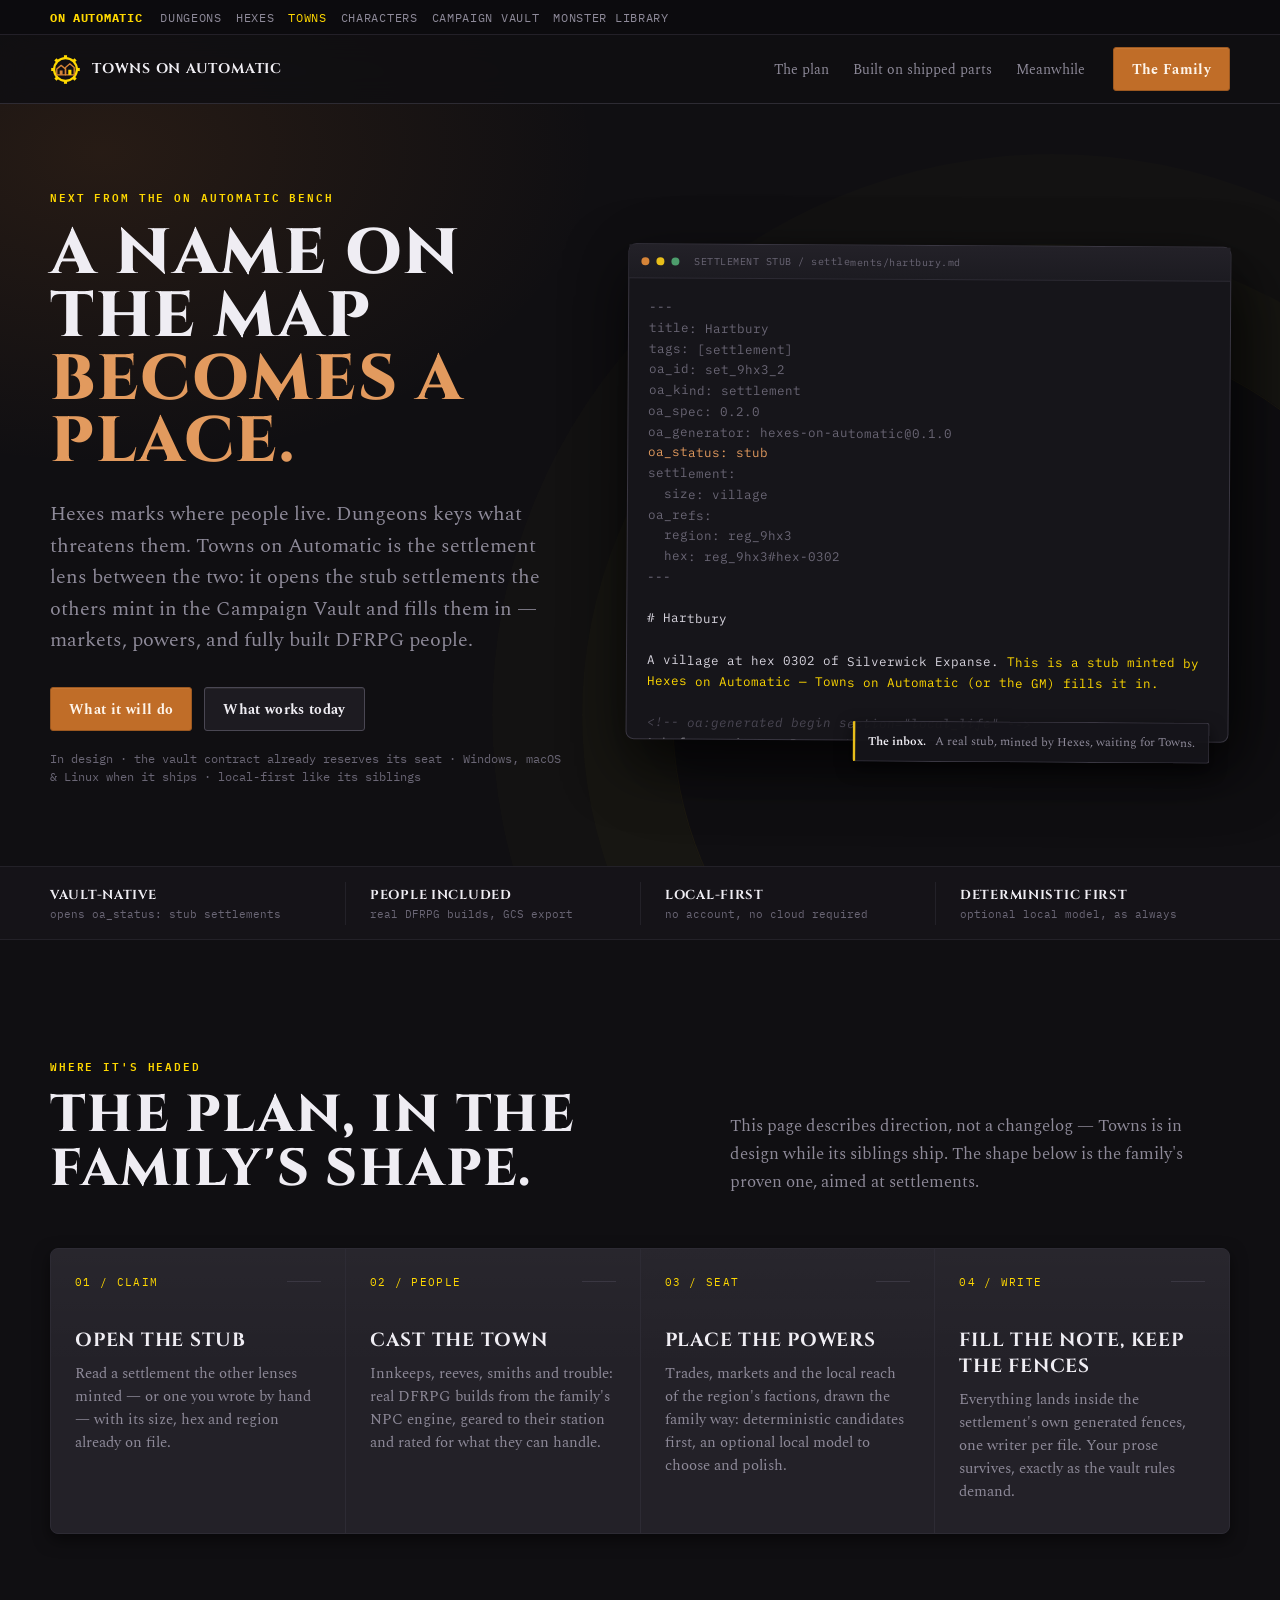
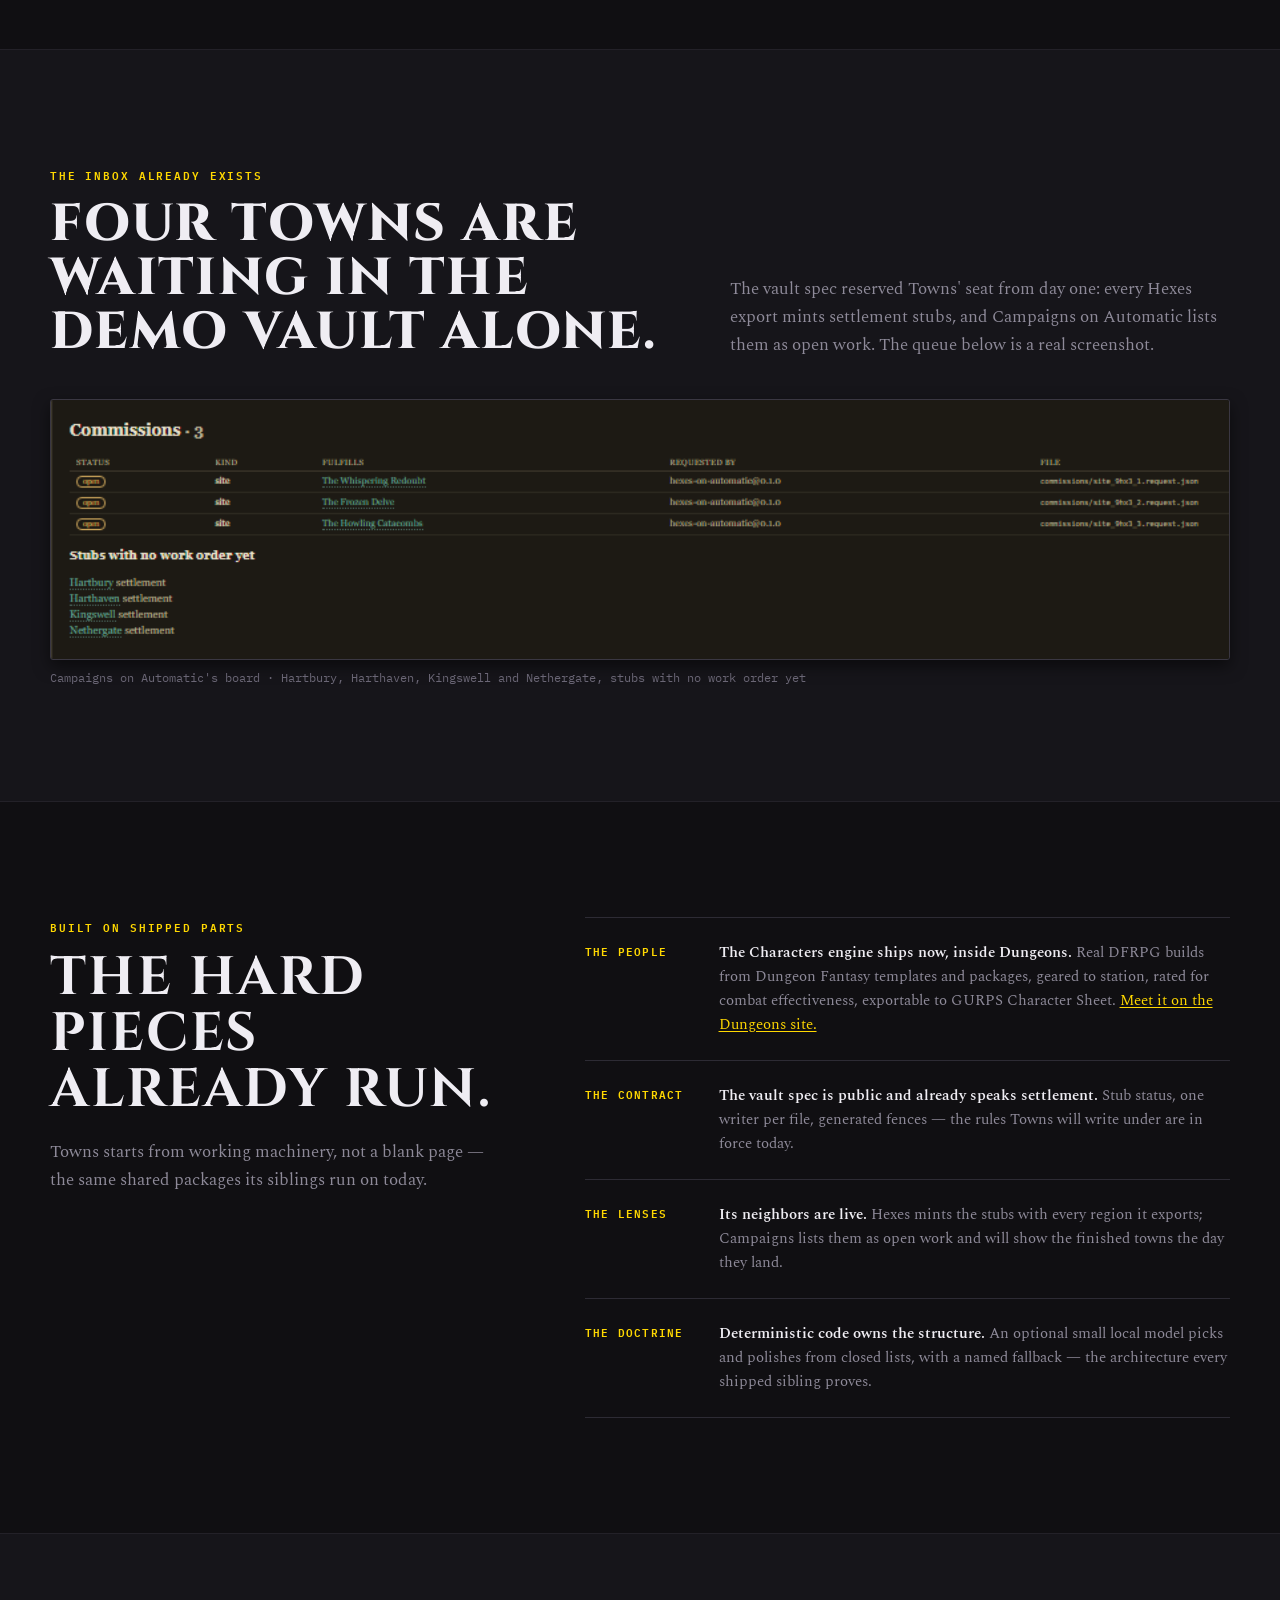
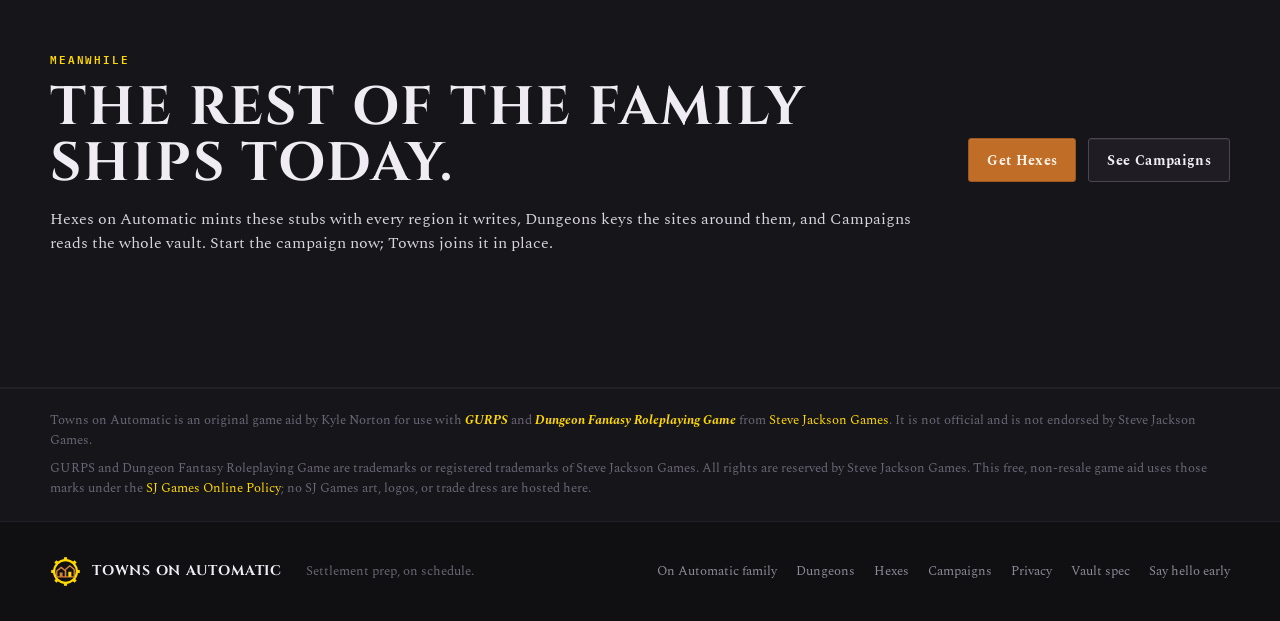
==== index.html @ b69f1571 "Landing site for Towns on Automatic The settlement lens's pre-release page, in the family design sys" ====
<!DOCTYPE html>
<html lang="en">
<head>
  <meta charset="utf-8">
  <meta name="viewport" content="width=device-width, initial-scale=1.0">
  <meta name="description" content="Towns on Automatic is the settlement lens of the On Automatic family, next on the bench: it will open the settlement stubs Hexes mints in the Campaign Vault and fill them with markets, powers and fully built DFRPG people.">
  <title>Towns on Automatic — The Settlement Lens, Next from On Automatic</title>
  <link rel="canonical" href="https://townsonautomatic.com/">
  <meta property="og:site_name" content="Towns on Automatic">
  <meta property="og:type" content="website">
  <meta property="og:title" content="Towns on Automatic — The Settlement Lens, Next from On Automatic">
  <meta property="og:description" content="A name on the map becomes a place. The next lens opens the settlement stubs the family's apps already mint and fills them in — people included.">
  <meta property="og:url" content="https://townsonautomatic.com/">
  <link rel="icon" href="assets/brand/favicon.svg" type="image/svg+xml">
  <link rel="stylesheet" href="styles.css">
  <style>
    /* The hero window shows a real vault file instead of an app screenshot. */
    .product-window .stub-file { margin: 0; padding: 18px 20px 20px; max-height: 460px; overflow: auto; font-family: var(--font-mono); font-size: 12.5px; line-height: 1.66; color: var(--text-body); }
    .stub-file .fm { color: var(--text-faint); }
    .stub-file .key { color: var(--hearth-300); }
    .stub-file .fence { color: var(--stone-500); font-style: italic; }
    .stub-file .hot { color: var(--brass-300); }
    .stub-file strong { color: var(--text-strong); }
  </style>
  <link rel="stylesheet" href="site.css">
</head>
<body>
  <div class="site-family" aria-label="On Automatic family">
    <div class="site-wrap site-family__inner">
      <a class="site-family__brand" href="https://dungeonsonautomatic.com/family.html">On Automatic</a>
      <div class="site-family__links"><a href="https://dungeonsonautomatic.com/">Dungeons</a><a href="https://hexesonautomatic.com/">Hexes</a><a href="index.html" aria-current="page">Towns</a><a href="https://dungeonsonautomatic.com/characters.html">Characters</a><a href="https://campaignsonautomatic.com/">Campaign Vault</a><a href="https://dungeonsonautomatic.com/monsters.html">Monster Library</a></div>
    </div>
  </div>
  <nav class="site-nav" aria-label="Main navigation">
    <div class="site-wrap site-nav__inner">
      <a class="site-brand" href="#top" aria-label="Towns on Automatic home">
        <img src="assets/brand/toa_logo_transparent.svg" alt="">
        <span>Towns on Automatic</span>
      </a>
      <div class="site-nav__links">
        <a href="#plan">The plan</a>
        <a href="#parts">Built on shipped parts</a>
        <a href="#meanwhile">Meanwhile</a>
      </div>
      <a class="site-button site-button--primary" href="https://dungeonsonautomatic.com/family.html">The Family</a>
    </div>
  </nav>

  <header class="site-hero" id="top">
    <div class="site-wrap site-hero__grid">
      <div class="site-hero__copy">
        <div class="site-eyebrow">Next from the On Automatic bench</div>
        <h1>A name on the map <em>becomes a place.</em></h1>
        <p class="site-hero__lede">Hexes marks where people live. Dungeons keys what threatens them. Towns on Automatic is the settlement lens between the two: it opens the stub settlements the others mint in the Campaign Vault and fills them in &mdash; markets, powers, and fully built DFRPG people.</p>
        <div class="site-hero__actions">
          <a class="site-button site-button--primary" href="#plan">What it will do</a>
          <a class="site-button site-button--quiet" href="#meanwhile">What works today</a>
        </div>
        <p class="site-hero__note">In design &middot; the vault contract already reserves its seat &middot; Windows, macOS &amp; Linux when it ships &middot; local-first like its siblings</p>
      </div>

      <div class="product-window" aria-label="A real settlement stub from a Campaign Vault">
        <div class="product-window__bar" aria-hidden="true"><i></i><i></i><i></i><span>SETTLEMENT STUB / settlements/hartbury.md</span></div>
        <pre class="stub-file"><span class="fm">---
title: Hartbury
tags: [settlement]
oa_id: set_9hx3_2
oa_kind: settlement
oa_spec: 0.2.0
oa_generator: hexes-on-automatic@0.1.0</span>
<span class="key">oa_status: stub</span>
<span class="fm">settlement:
  size: village
oa_refs:
  region: reg_9hx3
  hex: reg_9hx3#hex-0302</span>
<span class="fm">---</span>

# Hartbury

A village at hex 0302 of Silverwick Expanse. <span class="hot">This is a stub minted by
Hexes on Automatic — Towns on Automatic (or the GM) fills it in.</span>

<span class="fence">&lt;!-- oa:generated begin section="local_life" --&gt;</span>
Ask for <strong>Osric Two-Dogs</strong>, who feeds travelers first and prices the
room by what she learns.

Services: an inn with a common room, a smith for simple work, and a
market day each week.

The nearest trouble worth coin is The Howling Catacombs, ~4 days out.

Heard in the common room:
- Two burned farmsteads this season. Survivors name Ashmark Reavers.
<span class="fence">&lt;!-- oa:generated end --&gt;</span></pre>
        <div class="product-window__caption"><strong>The inbox.</strong> A real stub, minted by Hexes, waiting for Towns.</div>
      </div>
    </div>
  </header>

  <div class="proof-strip" aria-label="Product highlights">
    <div class="site-wrap proof-strip__inner">
      <div class="proof"><b>Vault-native</b><span>opens oa_status: stub settlements</span></div>
      <div class="proof"><b>People included</b><span>real DFRPG builds, GCS export</span></div>
      <div class="proof"><b>Local-first</b><span>no account, no cloud required</span></div>
      <div class="proof"><b>Deterministic first</b><span>optional local model, as always</span></div>
    </div>
  </div>

  <main>
    <section class="site-section" id="plan">
      <div class="site-wrap">
        <div class="section-heading">
          <div>
            <div class="site-eyebrow">Where it's headed</div>
            <h2>The plan, in the family's shape.</h2>
          </div>
          <p>This page describes direction, not a changelog &mdash; Towns is in design while its siblings ship. The shape below is the family's proven one, aimed at settlements.</p>
        </div>

        <div class="workflow">
          <article class="workflow__step">
            <div class="workflow__number">01 / CLAIM</div>
            <h3>Open the stub</h3>
            <p>Read a settlement the other lenses minted &mdash; or one you wrote by hand &mdash; with its size, hex and region already on file.</p>
          </article>
          <article class="workflow__step">
            <div class="workflow__number">02 / PEOPLE</div>
            <h3>Cast the town</h3>
            <p>Innkeeps, reeves, smiths and trouble: real DFRPG builds from the family's NPC engine, geared to their station and rated for what they can handle.</p>
          </article>
          <article class="workflow__step">
            <div class="workflow__number">03 / SEAT</div>
            <h3>Place the powers</h3>
            <p>Trades, markets and the local reach of the region's factions, drawn the family way: deterministic candidates first, an optional local model to choose and polish.</p>
          </article>
          <article class="workflow__step">
            <div class="workflow__number">04 / WRITE</div>
            <h3>Fill the note, keep the fences</h3>
            <p>Everything lands inside the settlement's own generated fences, one writer per file. Your prose survives, exactly as the vault rules demand.</p>
          </article>
        </div>
      </div>
    </section>

    <section class="site-section site-section--sunken" id="inbox">
      <div class="site-wrap">
        <div class="section-heading">
          <div>
            <div class="site-eyebrow">The inbox already exists</div>
            <h2>Four towns are waiting in the demo vault alone.</h2>
          </div>
          <p>The vault spec reserved Towns' seat from day one: every Hexes export mints settlement stubs, and Campaigns on Automatic lists them as open work. The queue below is a real screenshot.</p>
        </div>
        <figure style="margin: 40px 0 0;">
          <img src="assets/site/stub-worklist.png" alt="The Campaigns on Automatic commission board: three site work orders, and four settlement stubs listed under 'stubs with no work order yet'." style="display: block; width: 100%; border: 1px solid var(--stone-600); border-radius: var(--radius-sm); box-shadow: var(--shadow-md);">
          <figcaption style="margin-top: 10px; color: var(--text-faint); font-family: var(--font-mono); font-size: 12px;">Campaigns on Automatic's board &middot; Hartbury, Harthaven, Kingswell and Nethergate, stubs with no work order yet</figcaption>
        </figure>
      </div>
    </section>

    <section class="site-section" id="parts">
      <div class="site-wrap control-grid">
        <div>
          <div class="site-eyebrow">Built on shipped parts</div>
          <h2>The hard pieces already run.</h2>
          <p class="control-grid__lede">Towns starts from working machinery, not a blank page &mdash; the same shared packages its siblings run on today.</p>
        </div>
        <div class="control-list">
          <div class="control-item"><b>The people</b><p><strong>The Characters engine ships now, inside Dungeons.</strong> Real DFRPG builds from Dungeon Fantasy templates and packages, geared to station, rated for combat effectiveness, exportable to GURPS Character Sheet. <a href="https://dungeonsonautomatic.com/characters.html" style="color: var(--brass-300); text-decoration: underline; text-underline-offset: 2px;">Meet it on the Dungeons site.</a></p></div>
          <div class="control-item"><b>The contract</b><p><strong>The vault spec is public and already speaks settlement.</strong> Stub status, one writer per file, generated fences &mdash; the rules Towns will write under are in force today.</p></div>
          <div class="control-item"><b>The lenses</b><p><strong>Its neighbors are live.</strong> Hexes mints the stubs with every region it exports; Campaigns lists them as open work and will show the finished towns the day they land.</p></div>
          <div class="control-item"><b>The doctrine</b><p><strong>Deterministic code owns the structure.</strong> An optional small local model picks and polishes from closed lists, with a named fallback &mdash; the architecture every shipped sibling proves.</p></div>
        </div>
      </div>
    </section>

    <section class="site-section site-section--sunken" id="meanwhile">
      <div class="site-wrap closing" style="padding-block: 0;">
        <div>
          <div class="site-eyebrow">Meanwhile</div>
          <h2>The rest of the family ships today.</h2>
          <p>Hexes on Automatic mints these stubs with every region it writes, Dungeons keys the sites around them, and Campaigns reads the whole vault. Start the campaign now; Towns joins it in place.</p>
        </div>
        <div class="closing__actions">
          <a class="site-button site-button--primary" href="https://hexesonautomatic.com/">Get Hexes</a>
          <a class="site-button site-button--quiet" href="https://campaignsonautomatic.com/">See Campaigns</a>
        </div>
      </div>
    </section>
  </main>

  <section class="legal-notice" aria-label="Steve Jackson Games notice">
    <div class="site-wrap wrap">
      <p>Towns on Automatic is an original game aid by Kyle Norton for use with <a href="https://www.sjgames.com/gurps/"><b><i>GURPS</i></b></a> and <a href="https://www.sjgames.com/dungeonfantasy/"><b><i>Dungeon Fantasy Roleplaying Game</i></b></a> from <a href="https://www.sjgames.com/">Steve Jackson Games</a>. It is not official and is not endorsed by Steve Jackson Games.</p>
      <p>GURPS and Dungeon Fantasy Roleplaying Game are trademarks or registered trademarks of Steve Jackson Games. All rights are reserved by Steve Jackson Games. This free, non-resale game aid uses those marks under the <a href="https://www.sjgames.com/general/online_policy.html">SJ Games Online Policy</a>; no SJ Games art, logos, or trade dress are hosted here.</p>
    </div>
  </section>

  <footer class="site-footer">
    <div class="site-wrap site-footer__inner">
      <a class="site-brand" href="#top"><img src="assets/brand/toa_logo_transparent.svg" alt=""><span>Towns on Automatic</span></a>
      <span>Settlement prep, on schedule.</span>
      <div class="site-footer__links">
        <a href="https://dungeonsonautomatic.com/family.html">On Automatic family</a>
        <a href="https://dungeonsonautomatic.com/">Dungeons</a>
        <a href="https://hexesonautomatic.com/">Hexes</a>
        <a href="https://campaignsonautomatic.com/">Campaigns</a>
        <a href="privacy.html">Privacy</a>
        <a href="https://github.com/Zuljita/CampaignsOnAutomatic">Vault spec</a>
        <a href="https://github.com/Zuljita/DungeonsOnAutomaticSite/issues">Say hello early</a>
      </div>
    </div>
  </footer>
</body>
</html>
---- styles.css ----
/* ============================================================
   Towns on Automatic — Design System
   Global entry point. Consumers link THIS file only.
   Import order: fonts/type → color → spacing → effects.
   (Keep this file to @import lines only.)
   ============================================================ */

@import url('tokens/typography.css');
@import url('tokens/colors.css');
@import url('tokens/spacing.css');
@import url('tokens/effects.css');
@import url('components/components.css');
---- site.css ----
/* Public-site layout. Brand tokens and UI primitives live in styles.css. */

* { box-sizing: border-box; }

html { scroll-behavior: smooth; }

body {
  margin: 0;
  background:
    radial-gradient(900px 520px at 82% -8%, rgba(255, 216, 0, 0.05), transparent 68%),
    radial-gradient(760px 480px at 8% 4%, rgba(192, 109, 40, 0.13), transparent 65%),
    var(--surface-app);
  color: var(--text-body);
  font-family: var(--font-body);
  -webkit-font-smoothing: antialiased;
}

a { color: inherit; text-decoration: none; }
img { max-width: 100%; }
button, a { -webkit-tap-highlight-color: transparent; }

a:focus-visible {
  outline: none;
  box-shadow: var(--focus-ring);
  border-radius: var(--radius-sm);
}

.site-wrap {
  width: min(1180px, calc(100% - 48px));
  margin-inline: auto;
}

/* On Automatic family strip: one thin bar above every page's nav naming the
   siblings, so each product page is also the front door to the others. */
.site-family {
  border-bottom: 1px solid rgba(58, 55, 66, 0.5);
  background: rgba(12, 11, 14, 0.96);
  font-family: var(--font-mono);
  font-size: 11.5px;
  letter-spacing: 0.06em;
  text-transform: uppercase;
}

.site-family__inner {
  min-height: 34px;
  display: flex;
  align-items: center;
  flex-wrap: wrap;
  gap: 8px 18px;
  padding: 5px 0;
}

.site-family__brand {
  color: var(--brass-300);
  font-weight: 700;
  white-space: nowrap;
}

.site-family__links {
  display: flex;
  flex-wrap: wrap;
  gap: 6px 14px;
}

.site-family__links a { color: var(--text-muted); transition: color var(--dur-fast) var(--ease-standard); }
.site-family__links a:hover,
.site-family__links a[aria-current="page"] { color: var(--brass-300); }

.site-nav {
  position: sticky;
  top: 0;
  z-index: var(--z-sticky);
  border-bottom: 1px solid rgba(58, 55, 66, 0.72);
  background: rgba(16, 15, 18, 0.9);
  backdrop-filter: blur(14px);
}

.site-nav__inner {
  min-height: 68px;
  display: flex;
  align-items: center;
  gap: 28px;
}

.site-brand {
  display: inline-flex;
  align-items: center;
  gap: 11px;
  flex: none;
}

.site-brand img { width: 31px; height: 31px; }

.site-brand span {
  color: var(--text-strong);
  font-family: var(--font-display);
  font-size: 14px;
  font-weight: 700;
  letter-spacing: 0.055em;
  line-height: 1.1;
  text-transform: uppercase;
}

.site-nav__links {
  display: flex;
  align-items: center;
  gap: 24px;
  margin-left: auto;
  color: var(--text-muted);
  font-size: 14px;
}

.site-nav__links a,
.site-footer__links a { transition: color var(--dur-fast) var(--ease-standard); }
.site-nav__links a:hover,
.site-footer__links a:hover { color: var(--brass-300); }

.site-button {
  display: inline-flex;
  align-items: center;
  justify-content: center;
  min-height: 44px;
  padding: 0 18px;
  border: 1px solid var(--border-strong);
  border-radius: var(--radius-sm);
  color: var(--text-strong);
  font-size: 14px;
  font-weight: 700;
  letter-spacing: 0.025em;
  box-shadow: var(--glint-top);
  transition:
    background var(--dur-fast) var(--ease-standard),
    border-color var(--dur-fast) var(--ease-standard),
    color var(--dur-fast) var(--ease-standard),
    transform var(--dur-fast) var(--ease-standard);
}

.site-button:hover { border-color: var(--brass-400); color: var(--brass-300); }
.site-button:active { transform: translateY(1px); }

.site-button--primary {
  border-color: var(--hearth-600);
  background: var(--hearth-500);
  color: var(--text-onbrand);
}

.site-button--primary:hover {
  border-color: var(--hearth-500);
  background: var(--hearth-400);
  color: var(--text-onbrand);
}

.site-button--quiet { background: rgba(35, 33, 40, 0.72); }

.site-eyebrow {
  color: var(--brass-300);
  font-family: var(--font-mono);
  font-size: 11px;
  font-weight: 600;
  letter-spacing: 0.17em;
  text-transform: uppercase;
}

body > .site-nav + header:not(.site-hero) {
  padding: clamp(52px, 6vw, 78px) 0 38px;
}

body > .site-nav + header:not(.site-hero) h1 {
  max-width: 920px;
  font-size: clamp(38px, 5vw, 62px);
  line-height: 1.02;
}

.site-hero {
  position: relative;
  overflow: clip;
  padding: clamp(62px, 6.5vw, 86px) 0 68px;
}

.site-hero::after {
  position: absolute;
  z-index: -1;
  right: -12%;
  bottom: -230px;
  width: 760px;
  height: 760px;
  border: 1px solid rgba(255, 216, 0, 0.055);
  border-radius: 50%;
  box-shadow:
    0 0 0 90px rgba(255, 216, 0, 0.017),
    0 0 0 180px rgba(255, 216, 0, 0.011);
  content: "";
}

.site-hero__grid {
  display: grid;
  grid-template-columns: minmax(0, 0.92fr) minmax(500px, 1.08fr);
  gap: clamp(38px, 5vw, 72px);
  align-items: center;
}

.site-hero h1 {
  max-width: 670px;
  margin: 17px 0 0;
  color: var(--text-strong);
  font-family: var(--font-display);
  font-size: clamp(46px, 5vw, 66px);
  font-weight: 800;
  letter-spacing: 0.025em;
  line-height: 0.98;
  text-transform: uppercase;
}

.site-hero h1 em { color: var(--hearth-300); font-style: normal; }

.site-hero__lede {
  max-width: 52ch;
  margin: 25px 0 0;
  color: var(--text-muted);
  font-size: clamp(17px, 1.65vw, 20px);
  line-height: 1.58;
}

.site-hero__actions {
  display: flex;
  flex-wrap: wrap;
  gap: 12px;
  margin-top: 30px;
}

.site-hero__note {
  margin-top: 19px;
  color: var(--text-faint);
  font-family: var(--font-mono);
  font-size: 11.5px;
  line-height: 1.6;
}

.product-window {
  position: relative;
  border: 1px solid var(--stone-600);
  border-radius: var(--radius-lg);
  background: var(--surface-sunken);
  box-shadow: var(--shadow-xl), var(--glint-top);
  transform: rotate(0.35deg);
}

.product-window::before {
  position: absolute;
  inset: -1px;
  z-index: -1;
  border-radius: inherit;
  box-shadow: 22px 28px 70px rgba(0, 0, 0, 0.42);
  content: "";
}

.product-window__bar {
  min-height: 34px;
  display: flex;
  align-items: center;
  gap: 7px;
  padding: 0 12px;
  border-bottom: 1px solid var(--stone-700);
  background: linear-gradient(180deg, var(--stone-800), var(--stone-850));
}

.product-window__bar i {
  width: 8px;
  height: 8px;
  border-radius: 50%;
  background: var(--stone-500);
}

.product-window__bar i:first-child { background: var(--hearth-400); }
.product-window__bar i:nth-child(2) { background: var(--brass-400); }
.product-window__bar i:nth-child(3) { background: var(--ok-400); }

.product-window__bar span {
  margin-left: 8px;
  color: var(--text-faint);
  font-family: var(--font-mono);
  font-size: 10px;
  letter-spacing: 0.05em;
}

.product-window img {
  width: 100%;
  display: block;
  border-radius: 0 0 calc(var(--radius-lg) - 1px) calc(var(--radius-lg) - 1px);
}

.product-window__caption {
  position: absolute;
  right: 18px;
  bottom: -22px;
  display: flex;
  align-items: center;
  gap: 9px;
  padding: 10px 13px;
  border: 1px solid var(--stone-600);
  border-left: 3px solid var(--brass-400);
  border-radius: var(--radius-sm);
  background: rgba(22, 21, 26, 0.94);
  color: var(--text-muted);
  font-size: 12px;
  box-shadow: var(--shadow-md);
}

.product-window__caption strong { color: var(--text-strong); font-weight: 600; }

.proof-strip {
  border-block: 1px solid var(--stone-800);
  background: rgba(22, 21, 26, 0.78);
}

.proof-strip__inner {
  min-height: 72px;
  display: grid;
  grid-template-columns: repeat(4, 1fr);
  align-items: center;
}

.proof {
  padding: 4px 24px;
  border-left: 1px solid var(--stone-800);
}

.proof:first-child { padding-left: 0; border-left: 0; }

.proof b {
  display: block;
  color: var(--text-strong);
  font-family: var(--font-display);
  font-size: 13px;
  letter-spacing: 0.055em;
  text-transform: uppercase;
}

.proof span {
  display: block;
  margin-top: 3px;
  color: var(--text-faint);
  font-family: var(--font-mono);
  font-size: 10.5px;
}

.site-section { padding: clamp(78px, 9vw, 118px) 0; }
.site-section--sunken { border-block: 1px solid var(--stone-800); background: var(--surface-sunken); }

.section-heading {
  display: grid;
  grid-template-columns: minmax(0, 0.78fr) minmax(320px, 0.62fr);
  gap: 50px;
  align-items: end;
}

.section-heading h2 {
  max-width: 800px;
  margin: 13px 0 0;
  color: var(--text-strong);
  font-family: var(--font-display);
  font-size: clamp(32px, 4.5vw, 52px);
  font-weight: 800;
  letter-spacing: 0.035em;
  line-height: 1.04;
  text-transform: uppercase;
}

.section-heading p {
  margin: 0;
  color: var(--text-muted);
  font-size: 17px;
  line-height: 1.65;
}

.workflow {
  display: grid;
  grid-template-columns: repeat(4, 1fr);
  gap: 1px;
  margin-top: 52px;
  border: 1px solid var(--stone-700);
  border-radius: var(--radius-lg);
  overflow: hidden;
  background: var(--stone-700);
  box-shadow: var(--shadow-md);
}

.workflow__step {
  min-height: 230px;
  padding: 26px 24px 28px;
  background:
    linear-gradient(180deg, rgba(255, 255, 255, 0.025), transparent 42%),
    var(--surface-panel);
}

.workflow__number {
  display: flex;
  align-items: center;
  justify-content: space-between;
  color: var(--brass-300);
  font-family: var(--font-mono);
  font-size: 11px;
  letter-spacing: 0.12em;
}

.workflow__number::after {
  width: 34px;
  height: 1px;
  background: var(--stone-600);
  content: "";
}

.workflow h3 {
  margin: 38px 0 0;
  color: var(--text-strong);
  font-family: var(--font-display);
  font-size: 19px;
  letter-spacing: 0.04em;
  text-transform: uppercase;
}

.workflow p {
  margin: 10px 0 0;
  color: var(--text-muted);
  font-size: 14.5px;
  line-height: 1.6;
}

.hybrid {
  position: relative;
  overflow: hidden;
  border-block: 1px solid var(--stone-700);
  background:
    radial-gradient(700px 380px at 4% 50%, rgba(192, 109, 40, 0.13), transparent 70%),
    radial-gradient(620px 340px at 94% 38%, rgba(255, 216, 0, 0.06), transparent 72%),
    var(--stone-900);
}

.hybrid__inner {
  display: grid;
  grid-template-columns: minmax(300px, 0.78fr) minmax(0, 1.22fr);
  gap: clamp(50px, 8vw, 104px);
  align-items: center;
  padding-block: clamp(74px, 9vw, 112px);
}

.hybrid h2 {
  max-width: 620px;
  margin: 14px 0 0;
  color: var(--text-strong);
  font-family: var(--font-display);
  font-size: clamp(36px, 4.7vw, 58px);
  font-weight: 800;
  letter-spacing: 0.035em;
  line-height: 1.01;
  text-transform: uppercase;
}

.hybrid__lede {
  max-width: 54ch;
  margin: 22px 0 0;
  color: var(--text-muted);
  font-size: 17px;
  line-height: 1.65;
}

.hybrid__lede strong { color: var(--text-strong); font-weight: 600; }

.hybrid__machine {
  border: 1px solid var(--stone-600);
  border-radius: var(--radius-lg);
  background: rgba(16, 15, 18, 0.72);
  box-shadow: var(--shadow-lg), var(--glint-top);
  overflow: hidden;
}

.hybrid__machine-head {
  display: flex;
  align-items: center;
  justify-content: space-between;
  gap: 16px;
  min-height: 42px;
  padding: 0 16px;
  border-bottom: 1px solid var(--stone-700);
  background: linear-gradient(180deg, var(--stone-800), var(--stone-850));
  color: var(--text-faint);
  font-family: var(--font-mono);
  font-size: 9.5px;
  letter-spacing: 0.12em;
  text-transform: uppercase;
}

.hybrid__machine-head span:last-child { color: var(--ok-400); }

.hybrid__flow { padding: 10px 22px; }

.hybrid__step {
  position: relative;
  display: grid;
  grid-template-columns: 112px 1fr;
  gap: 22px;
  padding: 20px 0;
  border-bottom: 1px solid var(--stone-800);
}

.hybrid__step:last-child { border-bottom: 0; }

.hybrid__step b {
  color: var(--brass-300);
  font-family: var(--font-mono);
  font-size: 10px;
  font-weight: 600;
  letter-spacing: 0.11em;
  text-transform: uppercase;
}

.hybrid__step p {
  margin: 0;
  color: var(--text-muted);
  font-size: 14px;
  line-height: 1.55;
}

.hybrid__step strong { color: var(--text-strong); font-weight: 600; }

.hybrid__result {
  display: flex;
  justify-content: space-between;
  gap: 18px;
  padding: 14px 22px;
  border-top: 1px solid var(--stone-700);
  background: rgba(35, 33, 40, 0.72);
  color: var(--text-faint);
  font-family: var(--font-mono);
  font-size: 10px;
  line-height: 1.5;
}

.hybrid__result strong { color: var(--ok-400); font-weight: 600; }

.artifact-grid {
  display: grid;
  grid-template-columns: repeat(12, 1fr);
  grid-auto-rows: minmax(182px, auto);
  gap: 16px;
  margin-top: 50px;
}

.artifact {
  position: relative;
  grid-column: span 4;
  overflow: hidden;
  padding: 27px;
  border: 1px solid var(--border-hairline);
  border-radius: var(--radius-lg);
  background: var(--surface-panel);
  box-shadow: var(--glint-top);
}

.artifact--wide { grid-column: span 8; }
.artifact--brass { background: linear-gradient(145deg, rgba(255, 216, 0, 0.085), transparent 56%), var(--surface-panel); }
.artifact--canopy { background: linear-gradient(145deg, rgba(192, 109, 40, 0.16), transparent 58%), var(--surface-panel); }

.artifact__label {
  color: var(--brass-300);
  font-family: var(--font-mono);
  font-size: 10px;
  letter-spacing: 0.13em;
  text-transform: uppercase;
}

.artifact h3 {
  max-width: 24ch;
  margin: 28px 0 0;
  color: var(--text-strong);
  font-family: var(--font-display);
  font-size: clamp(20px, 2.2vw, 28px);
  line-height: 1.12;
  letter-spacing: 0.035em;
  text-transform: uppercase;
}

.artifact p {
  max-width: 55ch;
  margin: 12px 0 0;
  color: var(--text-muted);
  font-size: 14.5px;
  line-height: 1.6;
}

.artifact p a { color: var(--brass-300); text-decoration: underline; text-underline-offset: 2px; }

.artifact__tags {
  display: flex;
  flex-wrap: wrap;
  gap: 7px;
  margin-top: 22px;
}

.artifact__tags span {
  padding: 5px 7px;
  border: 1px solid var(--stone-600);
  border-radius: var(--radius-xs);
  background: var(--stone-900);
  color: var(--text-faint);
  font-family: var(--font-mono);
  font-size: 10px;
}

.control-grid {
  display: grid;
  grid-template-columns: 0.82fr 1.18fr;
  gap: clamp(40px, 7vw, 86px);
  align-items: start;
}

.control-grid h2 {
  margin: 14px 0 0;
  color: var(--text-strong);
  font-family: var(--font-display);
  font-size: clamp(34px, 4.4vw, 54px);
  letter-spacing: 0.035em;
  line-height: 1.04;
  text-transform: uppercase;
}

.control-grid__lede {
  margin: 20px 0 0;
  color: var(--text-muted);
  font-size: 17px;
  line-height: 1.65;
}

.control-list { border-top: 1px solid var(--stone-700); }

.control-item {
  display: grid;
  grid-template-columns: 112px 1fr;
  gap: 22px;
  padding: 23px 0;
  border-bottom: 1px solid var(--stone-700);
}

.control-item b {
  color: var(--brass-300);
  font-family: var(--font-mono);
  font-size: 10.5px;
  font-weight: 600;
  letter-spacing: 0.12em;
  text-transform: uppercase;
}

.control-item p { margin: 0; color: var(--text-muted); font-size: 15px; line-height: 1.6; }
.control-item strong { color: var(--text-strong); font-weight: 600; }

.staff-band {
  position: relative;
  overflow: hidden;
  border-block: 1px solid var(--stone-700);
  background: linear-gradient(110deg, var(--stone-900), var(--stone-850));
}

.staff-band::before {
  position: absolute;
  inset: 0;
  background: radial-gradient(520px 240px at 12% 50%, rgba(192, 109, 40, 0.15), transparent 72%);
  content: "";
}

.staff-band__inner {
  position: relative;
  display: grid;
  grid-template-columns: 0.72fr 1.28fr;
  gap: 56px;
  align-items: center;
  padding-block: 54px;
}

.staff-band h2 {
  margin: 11px 0 0;
  color: var(--text-strong);
  font-family: var(--font-display);
  font-size: clamp(27px, 3.4vw, 40px);
  letter-spacing: 0.04em;
  line-height: 1.05;
  text-transform: uppercase;
}

.staff-band__roster { display: grid; grid-template-columns: repeat(2, 1fr); gap: 18px; }
.staff-band__roster--three { grid-template-columns: repeat(3, 1fr); }

.staff-member {
  display: grid;
  grid-template-columns: 52px minmax(0, 1fr);
  gap: 13px;
  align-items: center;
  min-width: 0;
}

.staff-member svg {
  width: 52px;
  height: 52px;
  border: 1px solid var(--stone-500);
  border-radius: var(--radius-sm);
  background: var(--stone-900);
}

.staff-member b {
  display: block;
  overflow: hidden;
  color: var(--text-strong);
  font-family: var(--font-display);
  font-size: 13px;
  letter-spacing: 0.05em;
  text-overflow: ellipsis;
  text-transform: uppercase;
}

.staff-member span {
  display: block;
  margin-top: 3px;
  color: var(--text-faint);
  font-family: var(--font-mono);
  font-size: 9.5px;
  line-height: 1.4;
  text-transform: uppercase;
}

.closing {
  display: grid;
  grid-template-columns: 1fr auto;
  gap: 44px;
  align-items: center;
  padding: clamp(72px, 8vw, 104px) 0;
}

.closing h2 {
  max-width: 760px;
  margin: 12px 0 0;
  color: var(--text-strong);
  font-family: var(--font-display);
  font-size: clamp(34px, 4.5vw, 54px);
  letter-spacing: 0.035em;
  line-height: 1.03;
  text-transform: uppercase;
}

.closing p a { color: var(--brass-300); text-decoration: underline; text-underline-offset: 2px; }

.closing__actions { display: flex; gap: 12px; }

.site-footer { border-top: 1px solid var(--stone-800); padding: 34px 0; }

.site-footer__inner {
  display: flex;
  align-items: center;
  gap: 24px;
  color: var(--text-faint);
  font-size: 12.5px;
}

.site-footer__links { display: flex; flex-wrap: wrap; gap: 19px; margin-left: auto; color: var(--text-muted); }

@media (max-width: 1040px) {
  .site-hero__grid { grid-template-columns: 1fr; }
  .site-hero__copy { max-width: 760px; }
  .product-window { max-width: 820px; transform: none; }
  .workflow { grid-template-columns: repeat(2, 1fr); }
  .staff-band__inner { grid-template-columns: 1fr; gap: 32px; }
}

@media (max-width: 780px) {
  .site-wrap { width: min(100% - 32px, 1180px); }
  .site-nav__inner { min-height: 62px; gap: 16px; }
  .site-brand span { display: none; }
  .site-nav__links { gap: 16px; min-width: 0; overflow-x: auto; white-space: nowrap; scrollbar-width: none; -webkit-overflow-scrolling: touch; }
  .site-nav__links::-webkit-scrollbar { display: none; }
  .site-nav .site-button { min-height: 38px; padding-inline: 13px; }
  .proof-strip__inner { grid-template-columns: repeat(2, 1fr); padding-block: 12px; }
  .proof, .proof:first-child { padding: 10px 16px; }
  .proof:nth-child(3) { border-left: 0; }
  .section-heading { grid-template-columns: 1fr; gap: 19px; }
  .hybrid__inner { grid-template-columns: 1fr; }
  .artifact, .artifact--wide { grid-column: span 12; }
  .control-grid { grid-template-columns: 1fr; }
  .staff-band__roster, .staff-band__roster--three { grid-template-columns: 1fr; }
  .closing { grid-template-columns: 1fr; }
  .closing__actions { flex-wrap: wrap; }
  .site-footer__inner { align-items: flex-start; flex-direction: column; }
  .site-footer__links { margin-left: 0; }
}

@media (max-width: 520px) {
  .site-nav__links { gap: 14px; font-size: 13px; }
  .site-nav .site-button { width: auto; margin-left: 8px; flex-shrink: 0; }
  .site-hero { padding-top: 54px; }
  .site-hero h1 { font-size: clamp(41px, 13.4vw, 58px); }
  .site-hero__actions, .closing__actions { flex-direction: column; }
  .site-button { width: 100%; }
  .product-window__caption { position: static; border-width: 1px 0 0; box-shadow: none; }
  .workflow { grid-template-columns: 1fr; }
  .workflow__step { min-height: 0; }
  .hybrid__step { grid-template-columns: 1fr; gap: 7px; }
  .hybrid__result { flex-direction: column; }
  .control-item { grid-template-columns: 1fr; gap: 8px; }
}

@media (prefers-reduced-motion: reduce) {
  html { scroll-behavior: auto; }
  *, *::before, *::after { scroll-behavior: auto !important; transition-duration: 0.01ms !important; }
}
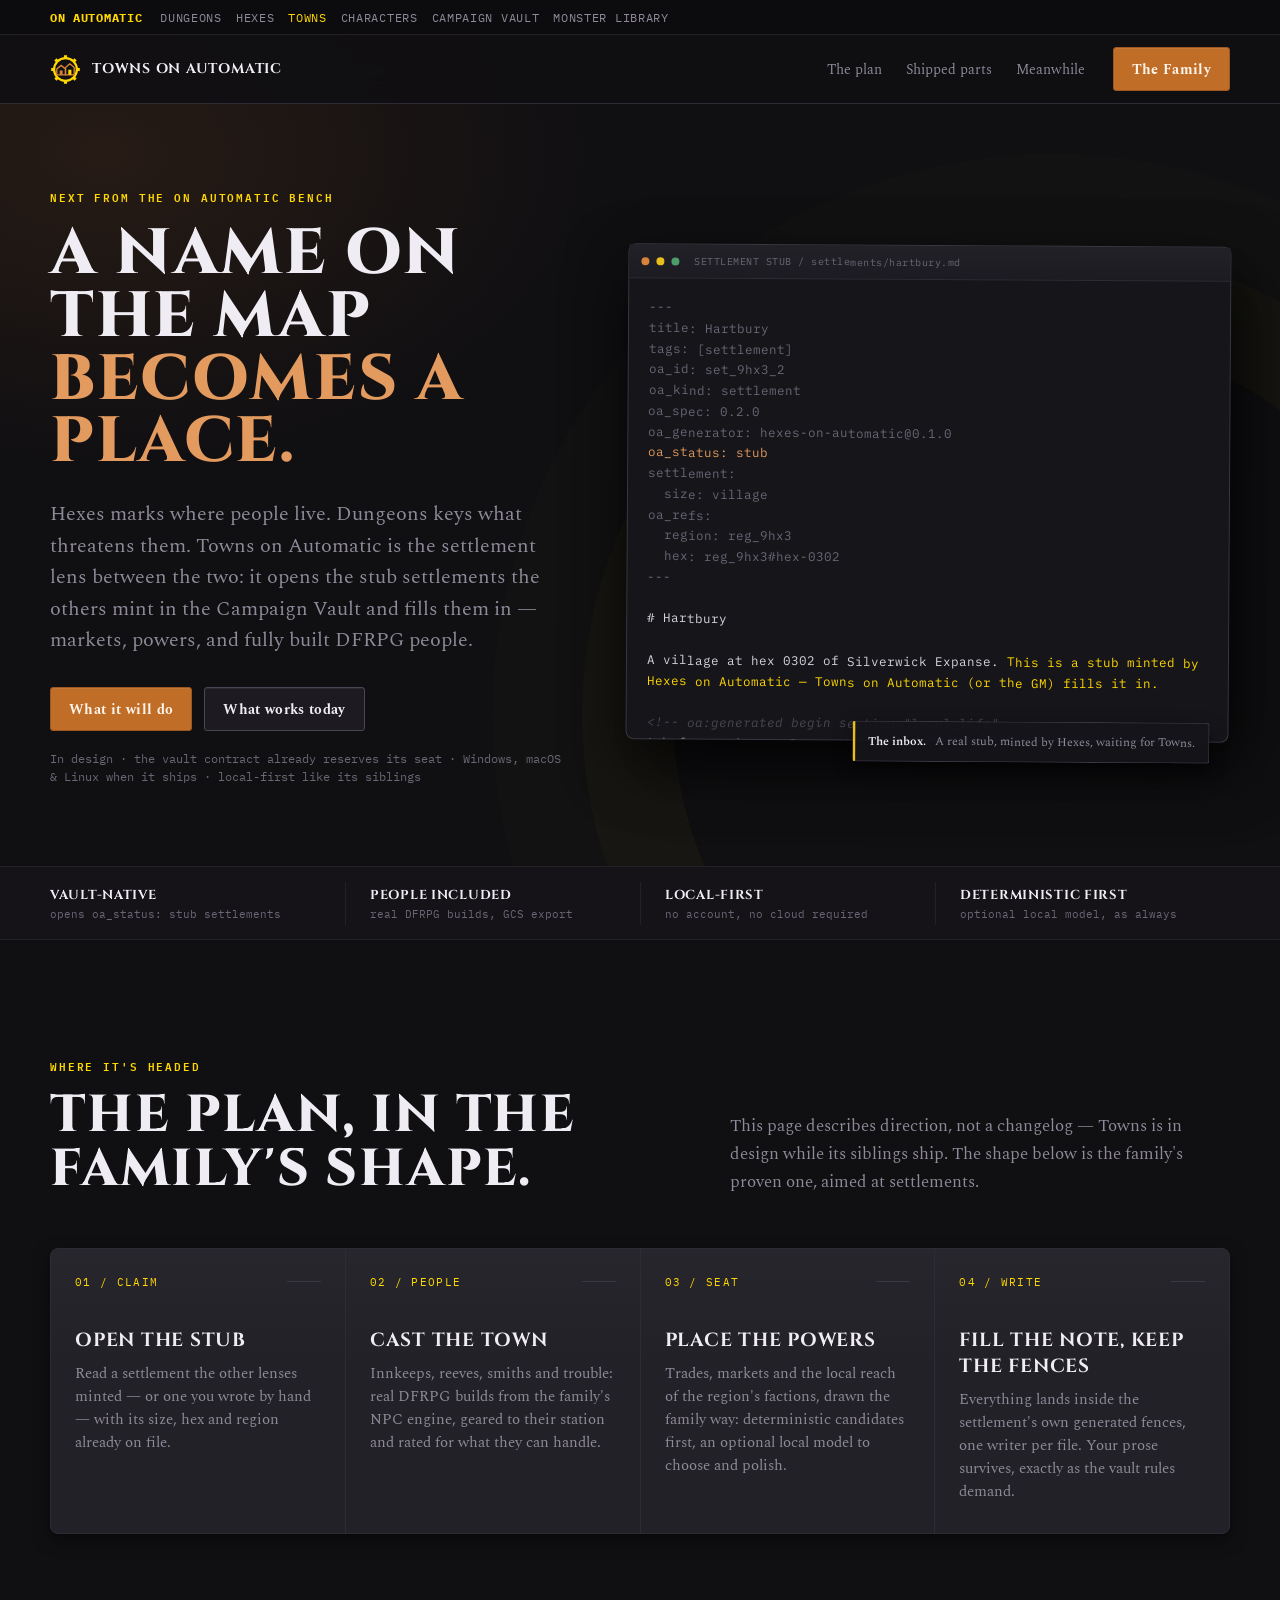
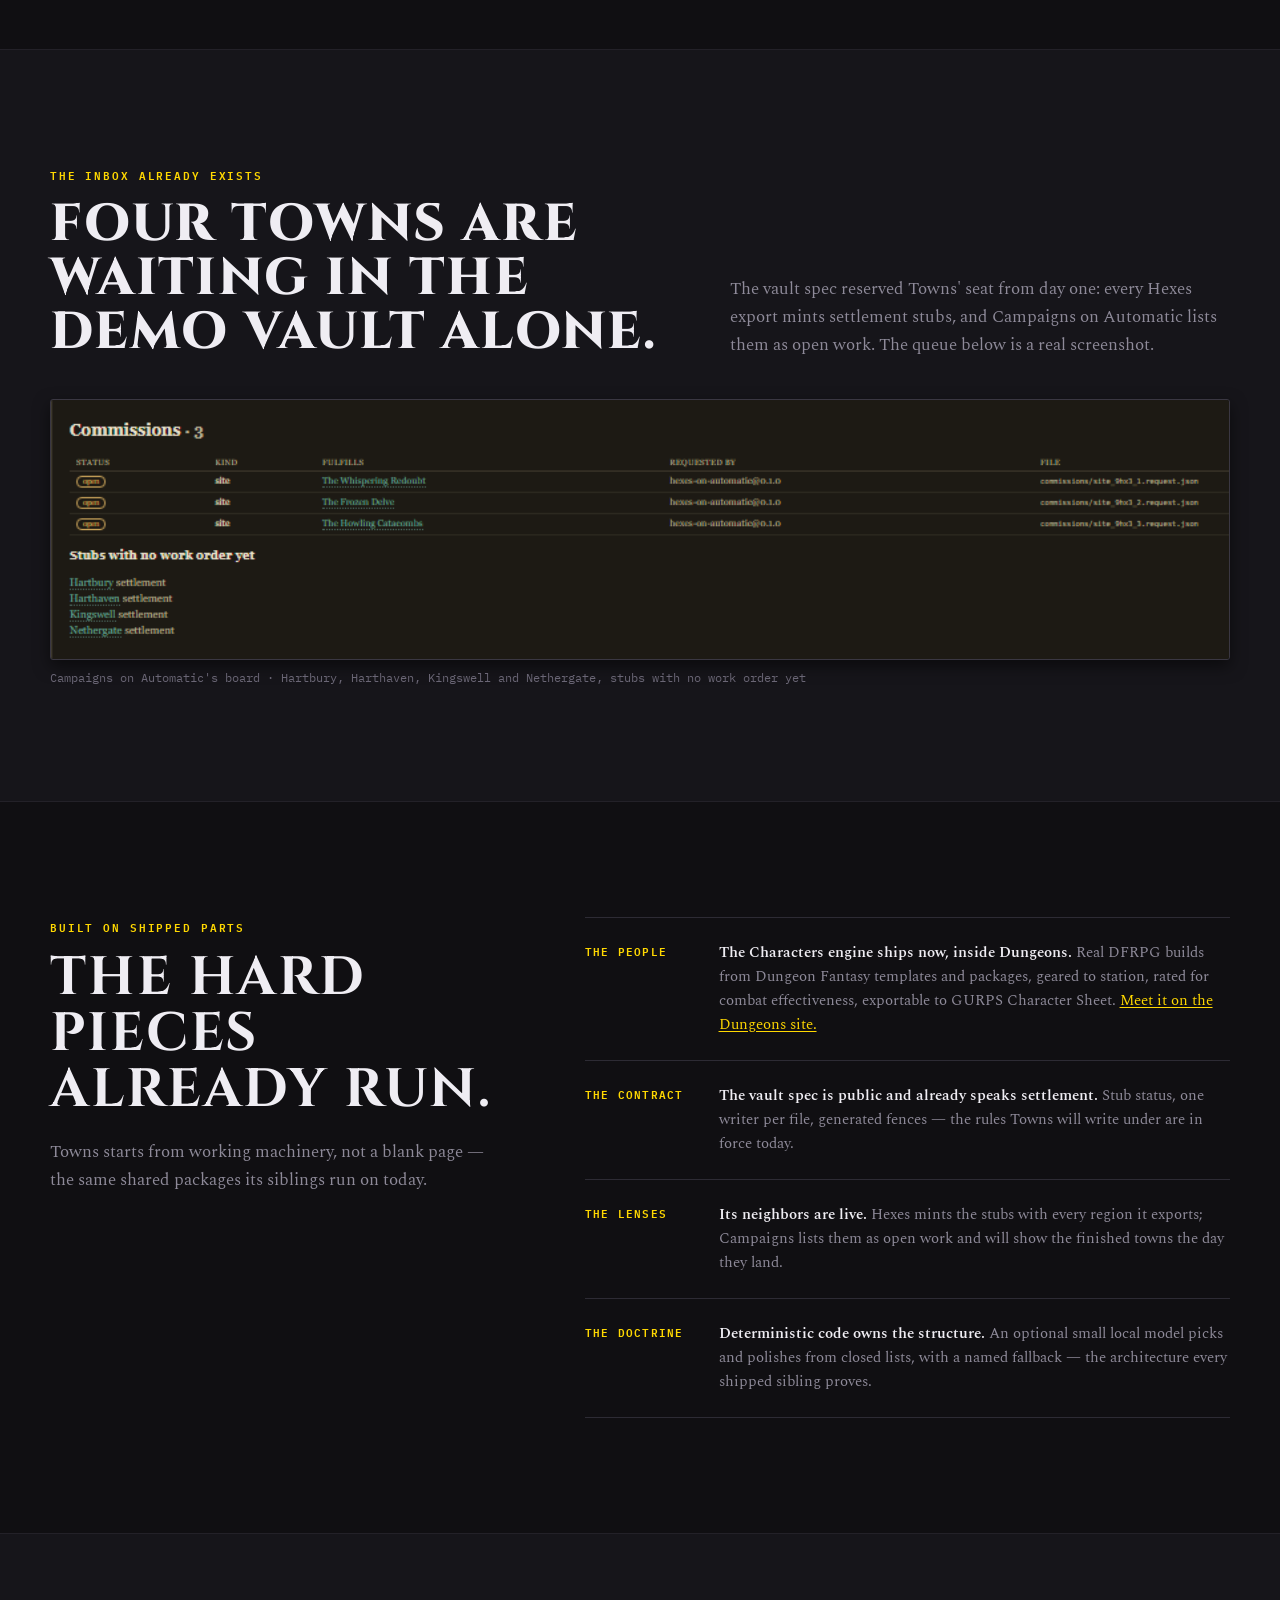
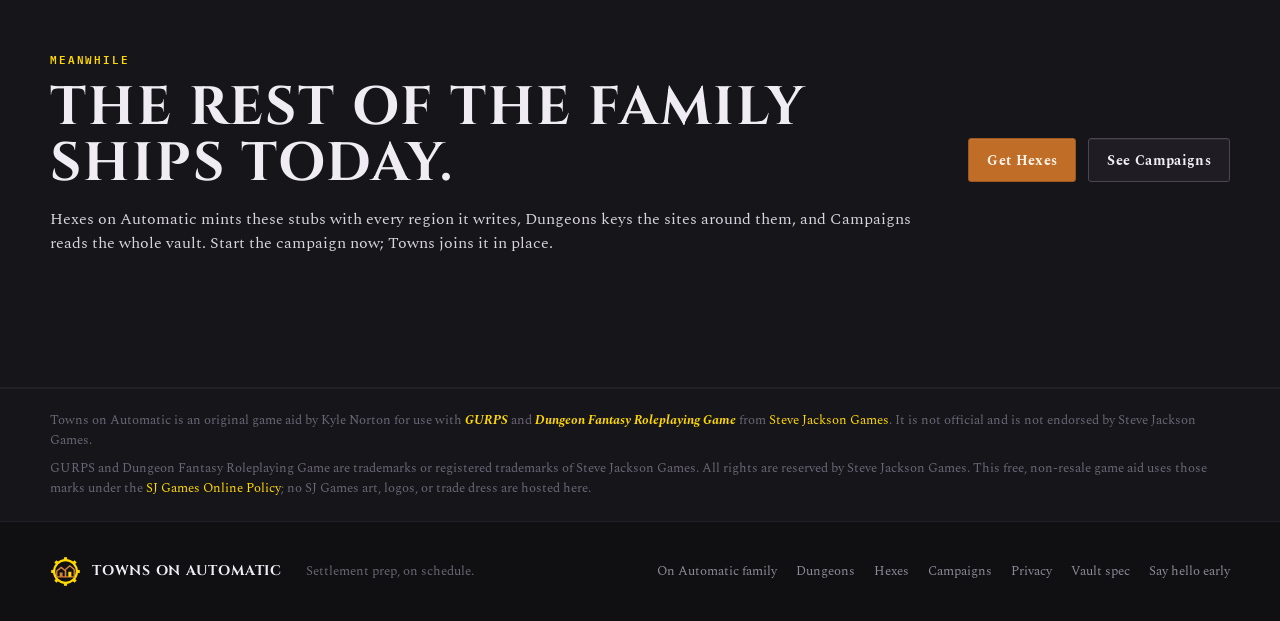
==== commit 33f83893: "Mobile: hero stub wraps on phones; nav labels fit The stub-file pre was inflating the hero grid trac" ====
--- a/index.html
+++ b/index.html
@@ -21,6 +21,10 @@
     .stub-file .fence { color: var(--stone-500); font-style: italic; }
     .stub-file .hot { color: var(--brass-300); }
     .stub-file strong { color: var(--text-strong); }
+    @media (max-width: 520px) {
+      /* Wrap instead of sideways-scrolling the file on phones. */
+      .product-window .stub-file { white-space: pre-wrap; overflow-wrap: anywhere; font-size: 11.5px; }
+    }
   </style>
   <link rel="stylesheet" href="site.css">
 </head>
@@ -39,7 +43,7 @@
       </a>
       <div class="site-nav__links">
         <a href="#plan">The plan</a>
-        <a href="#parts">Built on shipped parts</a>
+        <a href="#parts">Shipped parts</a>
         <a href="#meanwhile">Meanwhile</a>
       </div>
       <a class="site-button site-button--primary" href="https://dungeonsonautomatic.com/family.html">The Family</a>
--- a/site.css
+++ b/site.css
@@ -198,6 +198,8 @@
   gap: clamp(38px, 5vw, 72px);
   align-items: center;
 }
+
+.site-hero__grid > * { min-width: 0; }
 
 .site-hero h1 {
   max-width: 670px;
